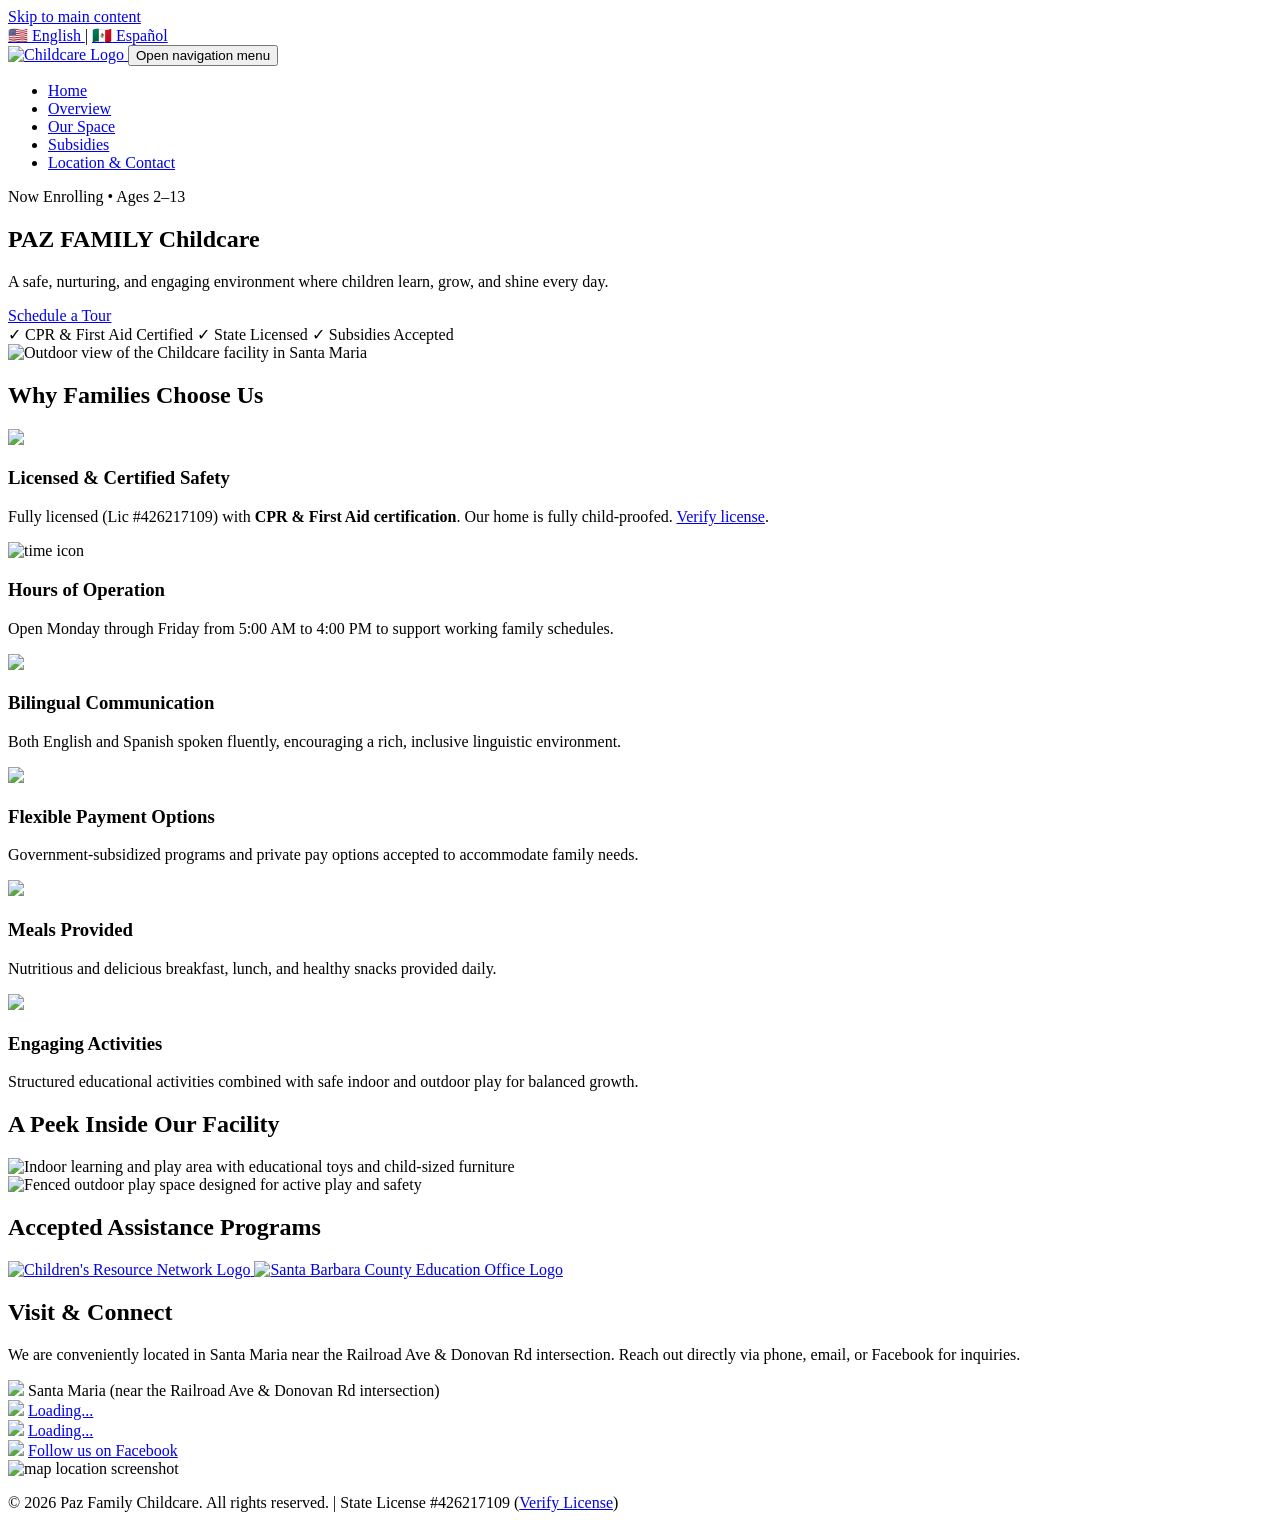
==== index.html @ 93f6423c "Add files via upload" ====
<!DOCTYPE html>
<html lang="en">

<head>
    <meta charset="UTF-8">
    <meta name="viewport" content="width=device-width, initial-scale=1.0">
    <title>Paz Family Chilcare Family | Licensed Childcare in Santa Maria, CA (Ages 2–13)</title>
    <link rel="icon" type="image/svg+xml" href="assets/images/childcare-logo.svg">
    <meta name="description"
        content="Licensed bilingual childcare in Santa Maria, CA near Railroad Ave & Donovan Rd. Ages 2–13. Meals included. Subsidies & private pay accepted. Enrolling now!">
    <meta name="keywords"
        content="Santa Maria CA childcare, daycare near Railroad Ave & Donovan Rd, bilingual childcare, subsidized daycare Santa Maria CA, ages 2 to 13 childcare, private pay childcare">
    <meta property="og:title" content="Paz Family Chilcare Family | Licensed Childcare in Santa Maria, CA">
    <meta property="og:description"
        content="Now enrolling ages 2–13 in Santa Maria, CA. Licensed bilingual care (English/Spanish), meals included, and private pay or government subsidies accepted.">
    <meta property="og:description"
        content="Now enrolling ages 2-13. Licensed provider, bilingual (English/Spanish), meals included, and private and government programs accepted.">
    <link rel="canonical" href="https://pazfamilychildcare.com.com/index.html" />
    <link rel="alternate" hreflang="en" href="https://pazfamilychildcare.com.com/index.html" />
    <link rel="alternate" hreflang="es" href="https://pazfamilychildcare.com.com/index-es.html" />
    <link rel="alternate" hreflang="x-default" href="https://pazfamilychildcare.com.com/index.html" />
    <link rel="preconnect" href="https://fonts.googleapis.com">
    <link rel="preconnect" href="https://fonts.gstatic.com" crossorigin>
    <link
        href="https://fonts.googleapis.com/css2?family=Nunito+Sans:wght@600;700;800&family=Quicksand:wght@700&display=swap"
        rel="stylesheet">
    <link rel="stylesheet" href="assets/css/style.css">
    <script>
        (function () {
            const userChoice = sessionStorage.getItem('preferredLang');
            if (!userChoice) {
                const userLang = navigator.language || navigator.userLanguage || '';
                if (userLang.toLowerCase().startsWith('es')) {
                    window.location.replace('index-es.html');
                }
            }
        })();
    </script>
</head>

<body>
    <a href="#main-content" class="skip-link">Skip to main content</a>
    <header>
        <nav class="header-lang-switcher" aria-label="Language options">
            <div class="container">
                <a href="index.html" id="lang-en" class="lang-btn active" lang="en"
                    aria-label="English language version">
                    <span class="flag" aria-hidden="true">🇺🇸</span> English
                </a>
                <span class="lang-divider" aria-hidden="true">|</span>
                <a href="index-es.html" id="lang-es" class="lang-btn" lang="es" aria-label="Cambiar a Español">
                    <span class="flag" aria-hidden="true">🇲🇽</span> Español
                </a>
            </div>
        </nav>
        <div class="nav-container">
            <div class="container">
                <a href="#hero" class="logo" aria-label="Paz Family Childcare Home">
                    <img src="assets/images/childcare-logo.svg" alt="Childcare Logo">
                </a>

                <button class="mobile-menu-btn" aria-label="Open navigation menu" aria-expanded="false"
                    aria-controls="primary-navigation">
                    <span aria-hidden="true"></span>
                    <span aria-hidden="true"></span>
                    <span aria-hidden="true"></span>
                    <span class="sr-only">Open navigation menu</span>
                </button>

                <nav id="primary-navigation" aria-label="Main Navigation">
                    <ul class="nav-links">
                        <li><a href="#hero" class="nav-link active">Home</a></li>
                        <li><a href="#features" class="nav-link">Overview</a></li>
                        <li><a href="#facility" class="nav-link">Our Space</a></li>
                        <li><a href="#programs" class="nav-link">Subsidies</a></li>
                        <li><a href="#location" class="nav-link">Location &amp; Contact</a></li>
                    </ul>
                </nav>
            </div>
        </div>
    </header>
    <main id="main-content">
        <section id="hero" class="hero">
            <div class="container">
                <span class="blob-bottom-left" aria-hidden="true"></span>
                <span class="blob-bottom-right" aria-hidden="true"></span>
                <div class="hero-container">
                    <div class="hero-content">
                        <span class="badge">Now Enrolling • Ages 2–13</span>
                        <h1>PAZ FAMILY <span>Childcare</span></h1>
                        <p>A safe, nurturing, and engaging environment where children learn, grow, and shine every day.
                        </p>
                        <a href="#location" class="btn-primary">Schedule a Tour</a>
                        <div class="hero-trust-bullets">
                            <span>✓ CPR & First Aid Certified</span>
                            <span>✓ State Licensed</span>
                            <span>✓ Subsidies Accepted</span>
                        </div>
                    </div>
                    <div class="hero-image-wrapper">
                        <img src="assets/images/house-outside.jpg"
                            alt="Outdoor view of the Childcare facility in Santa Maria">
                    </div>
                </div>
            </div>
        </section>
        <section id="features" class="features">
            <div class="container">
                <h2 class="section-title">Why Families Choose Us</h2>
                <div class="features-grid">
                    <div class="feature-card">
                        <div class="icon-wrapper" aria-hidden="true"><img src="assets/icons/checkmark-icon.svg"
                                loading="lazy"></div>
                        <h3>Licensed & Certified Safety</h3>
                        <p>Fully licensed (Lic #426217109) with <strong>CPR & First Aid certification</strong>. Our home
                            is
                            fully child-proofed. <a href="https://www.ccld.dss.ca.gov/carefacilitysearch/FacDetail/426217109" target="_blank"
                                rel="noopener noreferrer"
                                aria-label="Verify our California license on the CCLD website (opens in new tab)">Verify
                                license</a>.</p>
                    </div>
                    <div class="feature-card">
                        <div class="icon-wrapper" aria-hidden="true"><img src="assets/icons/time-icon.svg"
                                alt="time icon" loading="lazy"></div>
                        <h3>Hours of Operation</h3>
                        <p>Open Monday through Friday from 5:00 AM to 4:00 PM to support working family schedules.</p>
                    </div>
                    <div class="feature-card">
                        <div class="icon-wrapper" aria-hidden="true"><img src="assets/icons/languages-icon.svg"
                                loading="lazy"></div>
                        <h3>Bilingual Communication</h3>
                        <p>Both English and Spanish spoken fluently, encouraging a rich, inclusive linguistic
                            environment.
                        </p>
                    </div>
                    <div class="feature-card">
                        <div class="icon-wrapper" aria-hidden="true"><img src="assets/icons/money-icon.svg"
                                loading="lazy"></div>
                        <h3>Flexible Payment Options</h3>
                        <p>Government-subsidized programs and private pay options accepted to accommodate family needs.
                        </p>
                    </div>
                    <div class="feature-card">
                        <div class="icon-wrapper" aria-hidden="true"><img src="assets/icons/meal-icon.svg"
                                loading="lazy"></div>
                        <h3>Meals Provided</h3>
                        <p>Nutritious and delicious breakfast, lunch, and healthy snacks provided daily.</p>
                    </div>
                    <div class="feature-card">
                        <div class="icon-wrapper" aria-hidden="true"><img src="assets/icons/basketball-icon.svg"
                                loading="lazy"></div>
                        <h3>Engaging Activities</h3>
                        <p>Structured educational activities combined with safe indoor and outdoor play for balanced
                            growth.
                        </p>
                    </div>
                </div>
            </div>
        </section>
        <section id="facility" class="facility">
            <div class="container">
                <h2 class="section-title">A Peek Inside Our Facility</h2>
                <div class="facility-grid">
                    <div class="facility-card kitchen">
                        <img src="assets/images/house-indoors.jpg"
                            alt="Indoor learning and play area with educational toys and child-sized furniture"
                            loading="lazy">
                    </div>
                    <div class="facility-card books">
                        <img src="assets/images/house-indoors-v2.jpg"
                            alt="Fenced outdoor play space designed for active play and safety" loading="lazy">
                    </div>
                </div>
            </div>
        </section>
        <section id="programs" class="programs">
            <div class="container">
                <h2 class="section-title">Accepted Assistance Programs</h2>
                <div class="logo-group">
                    <a href="https://www.example-program1.gov" target="_blank" rel="noopener noreferrer"
                        class="program-logo"
                        aria-label="Visit Children's Resource Network website (opens in a new tab)">
                        <img src="assets/images/childrens-resournce-santa-barbara-county-logo.jpg"
                            alt="Children's Resource Network Logo" loading="lazy">
                    </a>
                    <a href="https://www.example-program2.gov" target="_blank" rel="noopener noreferrer"
                        class="program-logo" aria-label="Visit SBCEO website (opens in a new tab)">
                        <img src="assets/images/sbceo-logo.png" alt="Santa Barbara County Education Office Logo"
                            loading="lazy">
                    </a>
                </div>
            </div>
        </section>
        <section id="location" class="location">
            <div class="contact-section">
                <div class="contact-grid">
                    <div class="contact-info">
                        <h2 class="section-title">Visit & Connect</h2>
                        <p>We are conveniently located in Santa Maria near the Railroad Ave & Donovan Rd intersection.
                            Reach out
                            directly via phone, email, or Facebook for inquiries.</p>
                        <div class="contact-details">
                            <div class="contact-item">
                                <span aria-hidden="true"><img src="assets/icons/map-icon.svg" loading="lazy"></span>
                                <span>Santa Maria (near the Railroad Ave & Donovan Rd intersection)</span>
                            </div>
                            <div class="contact-item">
                                <span aria-hidden="true"><img src="assets/icons/phone-icon.svg" loading="lazy"></span>
                                <a href="#" id="protected-phone" class="contact-link"
                                    aria-label="Call Paz Family Childcare">Loading...</a>
                            </div>
                            <div class="contact-item">
                                <span aria-hidden="true"><img src="assets/icons/email-icon.svg" loading="lazy"></span>
                                <a href="#" id="protected-email" class="contact-link"
                                    aria-label="Email Paz Family Childcare">Loading...</a> </div>
                            <div class="contact-item">
                                <span aria-hidden="true"><img src="assets/icons/facebook-icon.svg"
                                        loading="lazy"></span>
                                <a href="https://www.facebook.com/pazfamilychildcare1" target="_blank" rel="noopener noreferrer"
                                    class="contact-link" aria-label="Visit our Facebook page (opens in new tab)">Follow
                                    us on Facebook</a>
                            </div>
                        </div>
                    </div>
                    <div class="map">
                        <img src="/assets/images/childare-location.png" alt="map location screenshot">
                    </div>
                </div>
            </div>
        </section>
    </main>
    <footer>
        <div class="container">
            <p>&copy; <span id="current-year">2026</span> Paz Family Childcare. All rights reserved. | State License
                #426217109 (<a href="https://www.ccld.dss.ca.gov/carefacilitysearch/FacDetail/426217109" target="_blank" rel="noopener noreferrer"
                    aria-label="Verify License on California DSS website (opens in new tab)">Verify License</a>)</p>
        </div>
    </footer>

    <script src="assets/js/main.js" defer></script>
</body>

</html>
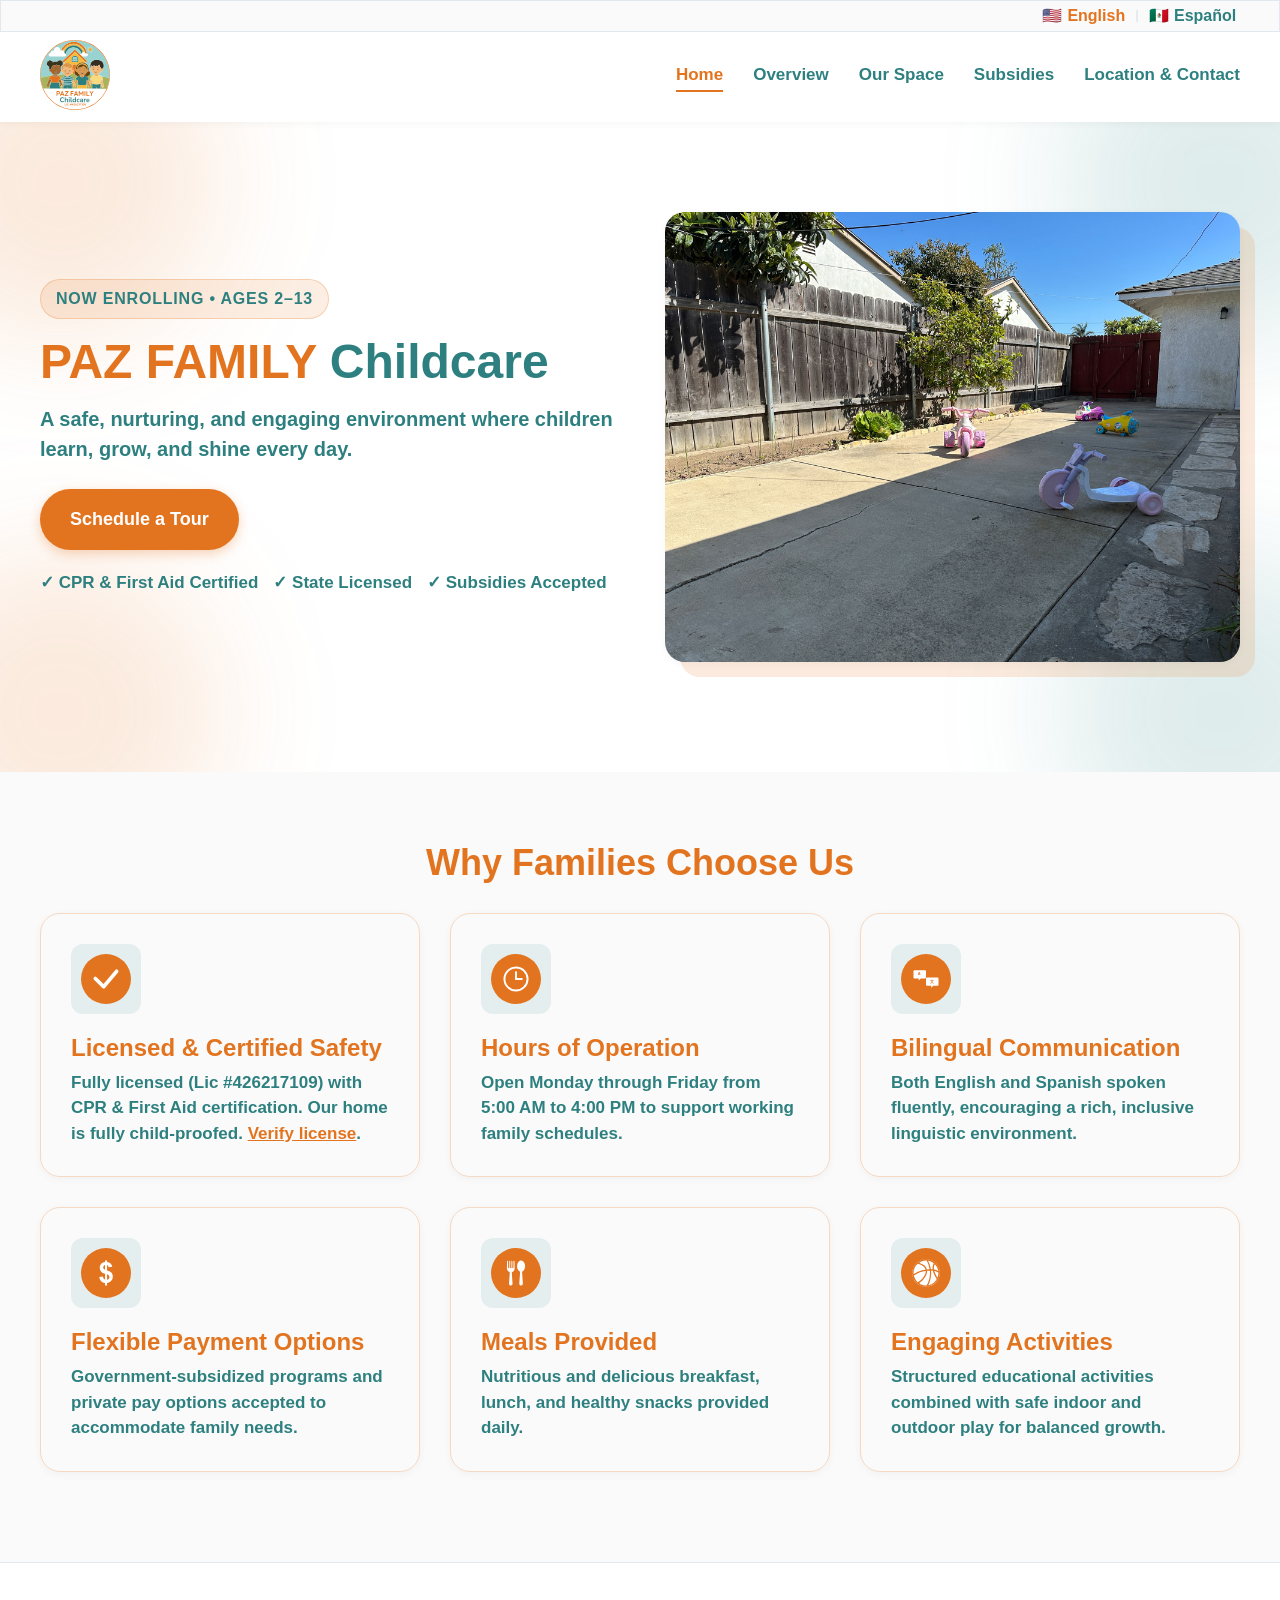
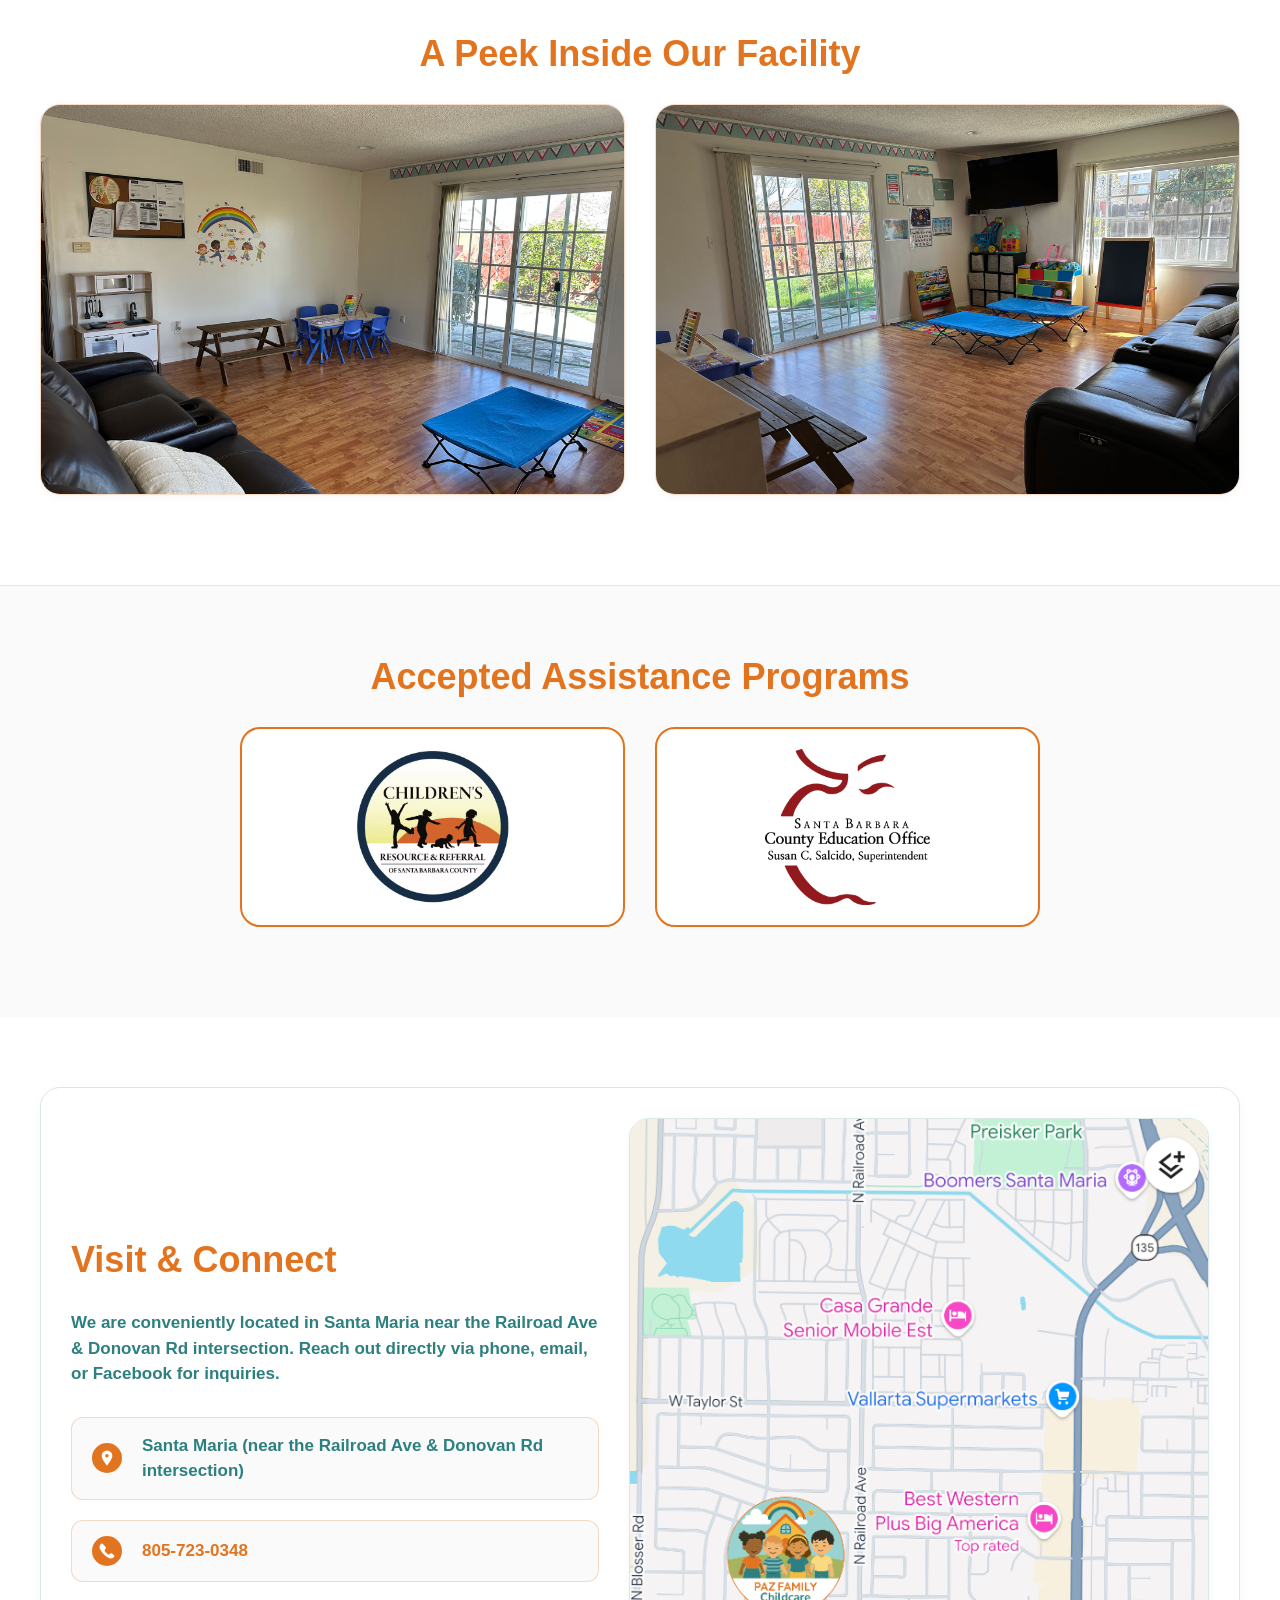
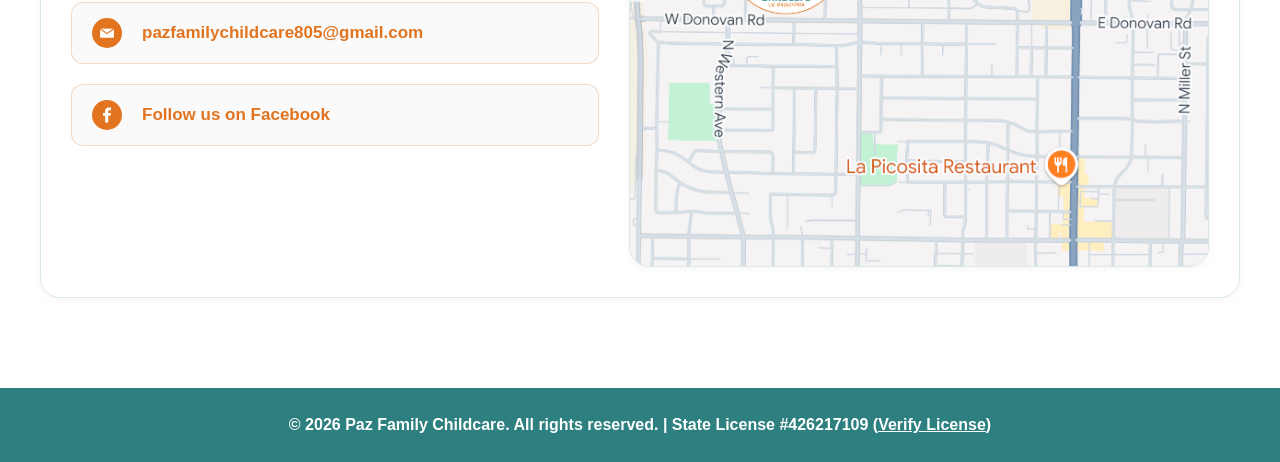
==== commit ab2e8d3c: "Fix map screenshot path" ====
--- a/index.html
+++ b/index.html
@@ -223,7 +223,7 @@
                         </div>
                     </div>
                     <div class="map">
-                        <img src="/assets/images/childare-location.png" alt="map location screenshot">
+                        <img src="assets/images/childare-location.png" alt="map location screenshot">
                     </div>
                 </div>
             </div>
@@ -240,4 +240,4 @@
     <script src="assets/js/main.js" defer></script>
 </body>
 
-</html>+</html>
--- a/assets/css/style.css
+++ b/assets/css/style.css
@@ -0,0 +1,1057 @@
+:root {
+    /* Brand colors */
+    --color-orange: #E3741F;
+    --color-aqua: #2D807F;
+
+    /* Font families */
+    --font-primary: 'Nunito Sans', sans-serif;
+    --font-secondary: 'Quicksand', sans-serif;
+
+    /* Layout */
+    --container-max-width: 1260px;
+    --padding-large: 90px;
+    --padding-medium: 70px;
+    --padding-small: 30px;
+
+    /* Border colors */
+    --border-aqua: 1.5px solid rgba(45, 128, 127, 0.18);
+    --border-orange: 1.5px solid rgba(227, 116, 31, 0.25);
+    --border-color: #E2E8F0;
+
+    /* Neutrals */
+    --color-white: #FFFFFF;
+    --bg-light: #FAFAFA;
+    --bg-dark: #0F172A;
+
+    /* Typography */
+    --font-h1: 3rem;
+    --font-h2: 2.25rem;
+    --font-h3: 1.5rem;
+    --font-body: 1.125rem;
+    --font-small: 1rem;
+    --font-nav: 1.0625rem;
+    --font-hero-p: 1.25rem;
+
+    /* Shadows */
+    --shadow-sm: 0 2px 8px rgba(0, 0, 0, 0.04);
+    --shadow-md: 0 10px 25px rgba(0, 0, 0, 0.08);
+    --shadow-orange: 0 10px 25px rgba(227, 116, 31, 0.15);
+    --shadow-aqua: 0 10px 25px rgba(45, 128, 127, 0.15);
+
+    /* Border Radius */
+    --radius-lg: 20px;
+    --radius-md: 12px;
+    --radius-full: 50px;
+
+    /* Transitions */
+    --transition: all 0.3s cubic-bezier(0.16, 1, 0.3, 1);
+}
+
+/* Reset & base styles */
+*,
+*::before,
+*::after {
+    box-sizing: border-box;
+    margin: 0;
+    padding: 0;
+}
+
+html {
+    -webkit-font-smoothing: antialiased;
+    -moz-osx-font-smoothing: grayscale;
+    text-rendering: optimizeLegibility;
+    scroll-behavior: smooth;
+    scroll-padding-top: 80px;
+}
+
+body {
+    font-family: var(--font-primary);
+    color: var(--color-aqua);
+    font-size: var(--font-body);
+    line-height: 1.5;
+    font-weight: 600;
+}
+
+h1,
+h2,
+h3,
+.section-title,
+.badge {
+    font-weight: 700;
+    font-family: var(--font-secondary);
+    line-height: 1.15;
+}
+
+h1 {
+    font-size: var(--font-h1);
+}
+
+h1 span{
+     font-family: var(--font-primary);
+}
+
+h2 {
+    font-size: var(--font-h2);
+}
+
+h3 {
+    font-size: var(--font-h3);
+}
+
+.sr-only {
+    position: absolute;
+    width: 1px;
+    height: 1px;
+    padding: 0;
+    margin: -1px;
+    overflow: hidden;
+    clip: rect(0, 0, 0, 0);
+    white-space: nowrap;
+    border: 0;
+}
+
+ul {
+    list-style: none;
+}
+
+img {
+    max-width: 100%;
+    height: auto;
+    display: block;
+}
+
+a {
+    text-decoration: none;
+    color: inherit;
+    font-weight: 800;
+}
+
+p a {
+    color: var(--color-orange);
+    text-decoration: underline;
+}
+
+p a:hover,
+p a:focus-visible {
+    color: var(--color-aqua);
+}
+
+.container {
+    max-width: var(--container-max-width);
+    margin-left: auto;
+    margin-right: auto;
+    padding-left: var(--padding-small);
+    padding-right: var(--padding-small);
+    width: 100%;
+}
+
+:focus-visible {
+    outline: 3px solid var(--color-orange);
+    outline-offset: 2px;
+}
+
+:focus:not(:focus-visible) {
+    outline: none;
+}
+
+.skip-link {
+    position: absolute;
+    top: -9999px;
+    left: -9999px;
+    background: var(--color-white);
+    color: #1a1a1a;
+    padding: 12px 18px;
+    font-weight: 700;
+    z-index: 99999;
+    text-decoration: underline;
+    border: 2px solid var(--color-orange);
+    border-radius: 0 0 6px 6px;
+    box-shadow: 0 4px 10px rgba(0, 0, 0, 0.15);
+    line-height: 1.15;
+}
+
+.skip-link:focus {
+    top: 0;
+    left: 50%;
+    -webkit-transform: translateX(-50%);
+    transform: translateX(-50%);
+}
+
+@media (forced-colors: active) {
+
+    :focus-visible,
+    .skip-link:focus {
+        outline: 3px solid CanvasText;
+    }
+}
+
+/* Header & navigation */
+header {
+    position: fixed;
+    top: 0;
+    left: 0;
+    width: 100%;
+    height: 122px;
+    background: var(--color-white);
+    box-shadow: var(--shadow-sm);
+    z-index: 1000;
+}
+
+.nav-container .container {
+    display: -webkit-box;
+    display: flex;
+    -webkit-box-pack: justify;
+    justify-content: space-between;
+    -webkit-box-align: center;
+    align-items: center;
+    padding-top: 8px;
+    padding-bottom: 8px;
+    -webkit-transition: padding 0.3s ease;
+    transition: padding 0.3s ease;
+    position: relative;
+}
+
+.logo img {
+    width: 70px;
+    height: 70px;
+    -o-object-fit: contain;
+    object-fit: contain;
+    -webkit-transition: width 0.3s ease, height 0.3s ease;
+    transition: width 0.3s ease, height 0.3s ease;
+}
+
+header.header-scrolled .logo img {
+    width: 50px;
+    height: 50px;
+}
+
+header.header-scrolled {
+    height: 100px;
+}
+
+.nav-links {
+    display: -webkit-box;
+    display: flex;
+    -webkit-box-align: center;
+    align-items: center;
+    gap: var(--padding-small);
+}
+
+.nav-links a {
+    font-family: var(--font-primary);
+    font-weight: 700;
+    font-size: var(--font-nav);
+    line-height: 1.15;
+    color: var(--color-aqua);
+    -webkit-transition: var(--transition);
+    transition: var(--transition);
+    position: relative;
+    padding: 8px 0;
+}
+
+.nav-links a:hover,
+.nav-links a.active {
+    color: var(--color-orange);
+}
+
+.nav-links a.active::after {
+    content: '';
+    position: absolute;
+    bottom: 0;
+    left: 0;
+    width: 100%;
+    height: 2px;
+    background-color: var(--color-orange);
+}
+
+/* Mobile menu toggle button */
+.mobile-menu-btn {
+    display: none;
+    background: none;
+    border: none;
+    cursor: pointer;
+    width: 44px;
+    height: 44px;
+    padding: 8px;
+    z-index: 1001;
+    position: relative;
+    -webkit-box-orient: vertical;
+    -webkit-box-direction: normal;
+    flex-direction: column;
+    -webkit-box-pack: center;
+    justify-content: center;
+    -webkit-box-align: center;
+    align-items: center;
+    gap: 5px;
+}
+
+.mobile-menu-btn span {
+    display: block;
+    width: 25px;
+    height: 3px;
+    background: var(--color-aqua);
+    border-radius: 2px;
+    -webkit-transition: opacity 0.3s ease, -webkit-transform 0.3s ease;
+    transition: opacity 0.3s ease, -webkit-transform 0.3s ease;
+    transition: transform 0.3s ease, opacity 0.3s ease;
+    transition: transform 0.3s ease, opacity 0.3s ease, -webkit-transform 0.3s ease;
+}
+
+.mobile-menu-btn.open span:nth-child(1) {
+    -webkit-transform: translateY(8px) rotate(45deg);
+    transform: translateY(8px) rotate(45deg);
+}
+
+.mobile-menu-btn.open span:nth-child(2) {
+    opacity: 0;
+}
+
+.mobile-menu-btn.open span:nth-child(3) {
+    -webkit-transform: translateY(-8px) rotate(-45deg);
+    transform: translateY(-8px) rotate(-45deg);
+}
+
+main {
+    margin-top: 122px;
+}
+
+/* Hero section */
+.hero {
+    padding-top: 50px;
+    padding-bottom: 50px;
+    position: relative;
+    overflow: hidden;
+}
+
+@media (min-height: 716px) {
+    .hero {
+        padding-top: var(--padding-large);
+        padding-bottom: 110px;
+    }
+}
+
+.hero-container {
+    display: grid;
+    grid-template-columns: 1fr 1fr;
+    gap: 50px;
+    -webkit-box-align: center;
+    align-items: center;
+    position: relative;
+    z-index: 2;
+}
+
+.badge {
+    display: inline-block;
+    background-color: rgba(227, 116, 31, 0.12);
+    color: var(--color-aqua);
+    border: var(--border-orange);
+    font-size: var(--font-small);
+    line-height: 1.15;
+    letter-spacing: 0.05em;
+    padding: 10px 15px;
+    border-radius: var(--radius-full);
+    text-transform: uppercase;
+}
+
+.hero-trust-bullets {
+    display: -webkit-box;
+    display: flex;
+    gap: 15px;
+    margin-top: 20px;
+    font-size: var(--font-nav);
+    line-height: 1.5;
+    font-weight: 700;
+    color: var(--color-aqua);
+    flex-wrap: wrap;
+}
+
+.btn-primary {
+    display: -webkit-inline-box;
+    display: inline-flex;
+    -webkit-box-align: center;
+    align-items: center;
+    -webkit-box-pack: center;
+    justify-content: center;
+    background-color: var(--color-orange);
+    color: var(--color-white);
+    font-family: var(--font-secondary);
+    font-size: var(--font-body);
+    line-height: 1.15;
+    font-weight: 700;
+    padding: 20px 30px;
+    min-height: 50px;
+    border-radius: var(--radius-full);
+    border: none;
+    box-shadow: 0 4px 12px rgba(227, 116, 31, 0.3);
+    cursor: pointer;
+    -webkit-transition: var(--transition);
+    transition: var(--transition);
+    text-decoration: none;
+    position: relative;
+    overflow: hidden;
+    isolation: isolate;
+}
+
+.btn-primary:hover,
+.btn-primary:focus {
+    background-color: var(--color-aqua);
+    color: var(--color-white);
+    -webkit-transform: translateY(-2px);
+    transform: translateY(-2px);
+    box-shadow: 0 6px 16px rgba(45, 128, 127, 0.3);
+}
+
+.btn-primary:focus-visible {
+    outline: none;
+    box-shadow: 0 0 0 3px var(--color-white), 0 0 0 6px var(--color-orange);
+}
+
+/* Corner blobs */
+.hero::before,
+.hero::after,
+.blob-bottom-left,
+.blob-bottom-right {
+    position: absolute;
+    width: 320px;
+    height: 320px;
+    border-radius: 50%;
+    -webkit-filter: blur(60px);
+    filter: blur(60px);
+    pointer-events: none;
+    z-index: 1;
+}
+
+.hero::before {
+    content: '';
+    top: -100px;
+    left: -100px;
+    background: rgba(227, 116, 31, 0.15);
+}
+
+.hero::after {
+    content: '';
+    top: -100px;
+    right: -100px;
+    background: rgba(45, 128, 127, 0.15);
+}
+
+.blob-bottom-left {
+    bottom: -100px;
+    left: -100px;
+    background: rgba(227, 116, 31, 0.15);
+}
+
+.blob-bottom-right {
+    bottom: -100px;
+    right: -100px;
+    background: rgba(45, 128, 127, 0.15);
+}
+
+.hero h1 {
+    color: var(--color-orange);
+    margin: 15px 0;
+}
+
+.hero h1 span {
+    color: var(--color-aqua);
+}
+
+.hero p {
+    font-size: var(--font-hero-p);
+    line-height: 1.5;
+    color: var(--color-aqua);
+    margin-bottom: 25px;
+}
+
+.hero-image-wrapper {
+    position: relative;
+}
+
+.hero-image-wrapper::before {
+    content: '';
+    position: absolute;
+    top: 15px;
+    left: 15px;
+    width: 100%;
+    height: 100%;
+    background-color: rgba(227, 116, 31, 0.15);
+    border-radius: var(--radius-lg);
+    z-index: 0;
+}
+
+.hero-image-wrapper img {
+    position: relative;
+    z-index: 1;
+    width: 100%;
+    max-height: 300px;
+    aspect-ratio: 1 / 1;
+    -o-object-fit: cover;
+    object-fit: cover;
+    border-radius: var(--radius-lg);
+    box-shadow: var(--shadow-sm);
+}
+
+.section-title {
+    text-align: center;
+    margin-bottom: 30px;
+    color: var(--color-orange);
+}
+
+/* Features grid */
+.features {
+    padding-top: 30px;
+    padding-bottom: var(--padding-large);
+    background: var(--bg-light);
+}
+
+@media (min-height: 716px) {
+    .features {
+        padding-top: var(--padding-medium);
+        padding-bottom: var(--padding-large);
+    }
+
+    .hero-image-wrapper img {
+        max-height: 450px;
+    }
+}
+
+.features-grid {
+    display: grid;
+    grid-template-columns: repeat(3, 1fr);
+    gap: var(--padding-small);
+}
+
+@media (max-width: 992px) {
+    .features-grid {
+        grid-template-columns: repeat(2, 1fr);
+    }
+}
+
+@media (max-width: 600px) {
+    .features-grid {
+        grid-template-columns: 1fr;
+    }
+}
+
+.feature-card {
+    border: var(--border-orange);
+    border-radius: var(--radius-lg);
+    padding: var(--padding-small);
+    -webkit-transition: var(--transition);
+    transition: var(--transition);
+    box-shadow: var(--shadow-sm);
+    position: relative;
+    overflow: hidden;
+}
+
+.feature-card img {
+    width: 50px;
+}
+
+.feature-card:hover,
+.feature-card:focus {
+    -webkit-transform: translateY(-4px);
+    transform: translateY(-4px);
+    border-color: var(--color-orange);
+    box-shadow: var(--shadow-orange);
+}
+
+.feature-card .icon-wrapper {
+    width: 70px;
+    height: 70px;
+    background: rgba(45, 128, 127, 0.10);
+    border-radius: var(--radius-md);
+    display: -webkit-box;
+    display: flex;
+    -webkit-box-align: center;
+    align-items: center;
+    -webkit-box-pack: center;
+    justify-content: center;
+    margin-bottom: 20px;
+    -webkit-transition: var(--transition);
+    transition: var(--transition);
+}
+
+.feature-card:hover .icon-wrapper,
+.feature-card:focus .icon-wrapper {
+    background: rgba(227, 116, 31, 0.12);
+}
+
+.feature-card h3 {
+    color: var(--color-orange);
+    margin-bottom: 8px;
+}
+
+.feature-card p {
+    color: var(--color-aqua);
+    font-size: var(--font-nav);
+    line-height: 1.5;
+}
+
+/* Facility section */
+.facility {
+    padding-top: var(--padding-medium);
+    padding-bottom: var(--padding-large);
+    border-top: 1px solid var(--border-color);
+    border-bottom: 1px solid var(--border-color);
+}
+
+.facility-grid {
+    display: grid;
+    grid-template-columns: repeat(auto-fit, minmax(350px, 1fr));
+    gap: var(--padding-small);
+}
+
+.facility-card {
+    border-radius: var(--radius-lg);
+    overflow: hidden;
+    border: var(--border-orange);
+    box-shadow: var(--shadow-sm);
+    -webkit-transition: var(--transition);
+    transition: var(--transition);
+}
+
+.facility-card:hover,
+.facility-card:focus {
+    border-color: var(--color-aqua);
+    box-shadow: var(--shadow-aqua);
+}
+
+.facility-card img {
+    width: 100%;
+    height: auto;
+    aspect-ratio: 1.5 / 1;
+    -o-object-fit: cover;
+    object-fit: cover;
+    display: block;
+    -webkit-transition: -webkit-transform 0.5s cubic-bezier(0.16, 1, 0.3, 1);
+    transition: -webkit-transform 0.5s cubic-bezier(0.16, 1, 0.3, 1);
+    transition: transform 0.5s cubic-bezier(0.16, 1, 0.3, 1);
+    transition: transform 0.5s cubic-bezier(0.16, 1, 0.3, 1), -webkit-transform 0.5s cubic-bezier(0.16, 1, 0.3, 1);
+}
+
+.facility-card.kitchen img {
+    -webkit-transform-origin: 16% 45%;
+    transform-origin: 16% 45%;
+}
+
+.facility-card.books img {
+    -webkit-transform-origin: 73% 33%;
+    transform-origin: 73% 33%;
+}
+
+.facility-card:hover img,
+.facility-card:focus img {
+    -webkit-transform: scale(2.04);
+    transform: scale(2.04);
+}
+
+/* Programs */
+.programs {
+    padding-top: var(--padding-medium);
+    padding-bottom: var(--padding-large);
+    background-color: var(--bg-light);
+}
+
+.logo-group {
+    display: grid;
+    grid-template-columns: repeat(2, 1fr);
+    gap: var(--padding-small);
+    -webkit-box-align: center;
+    align-items: center;
+    max-width: 800px;
+    margin: 0 auto;
+}
+
+.program-logo {
+    display: -webkit-box;
+    display: flex;
+    -webkit-box-pack: center;
+    justify-content: center;
+    -webkit-box-align: center;
+    align-items: center;
+    height: 200px;
+    width: 100%;
+    padding: 20px;
+    background-color: var(--color-white);
+    border: 2px solid var(--color-orange);
+    border-radius: var(--radius-lg);
+    box-sizing: border-box;
+    -webkit-transition: all 0.3s cubic-bezier(0.16, 1, 0.3, 1);
+    transition: all 0.3s cubic-bezier(0.16, 1, 0.3, 1);
+}
+
+.program-logo:hover,
+.program-logo:focus {
+    border-color: var(--color-aqua);
+    -webkit-transform: translateY(-4px);
+    transform: translateY(-4px);
+    box-shadow: 0 8px 20px rgba(45, 128, 127, 0.15);
+}
+
+.program-logo img {
+    max-width: 100%;
+    max-height: 100%;
+    width: auto;
+    height: auto;
+    -o-object-fit: contain;
+    object-fit: contain;
+}
+
+@media (max-width: 600px) {
+    .logo-group {
+        grid-template-columns: 1fr;
+    }
+}
+
+/* Contact section */
+.location {
+    max-width: var(--container-max-width);
+    margin-left: auto;
+    margin-right: auto;
+    padding-top: var(--padding-medium);
+    padding-bottom: var(--padding-large);
+    padding-left: var(--padding-small);
+    padding-right: var(--padding-small);
+    width: 100%;
+}
+
+.contact-section {
+    border-radius: var(--radius-lg);
+    border: var(--border-aqua);
+    box-shadow: var(--shadow-sm);
+    padding: var(--padding-small);
+}
+
+.contact-grid {
+    display: grid;
+    grid-template-columns: 1fr 1.1fr;
+    gap: var(--padding-small);
+    -webkit-box-align: center;
+    align-items: center;
+}
+
+.contact-info h2.section-title {
+    text-align: left;
+}
+
+.contact-info p {
+    color: var(--color-aqua);
+    margin-bottom: 30px;
+    font-size: var(--font-nav);
+    line-height: 1.5;
+}
+
+.contact-details {
+    display: -webkit-box;
+    display: flex;
+    -webkit-box-orient: vertical;
+    -webkit-box-direction: normal;
+    flex-direction: column;
+    gap: 20px;
+}
+
+.contact-item {
+    display: -webkit-box;
+    display: flex;
+    -webkit-box-align: start;
+    align-items: flex-start;
+    -webkit-box-align: center;
+    align-items: center;
+    gap: 20px;
+    padding: 15px 20px;
+    background: var(--bg-light);
+    border: var(--border-orange);
+    border-radius: var(--radius-md);
+    font-size: var(--font-nav);
+    line-height: 1.5;
+    -webkit-transition: var(--transition);
+    transition: var(--transition);
+}
+
+.contact-item>span:last-child,
+.contact-item>a {
+    -webkit-box-flex: 1;
+    flex: 1;
+    min-width: 0;
+}
+
+.contact-item:hover,
+.contact-item:focus {
+    border-color: var(--color-orange);
+    -webkit-transform: translateX(4px);
+    transform: translateX(4px);
+    box-shadow: var(--shadow-sm);
+}
+
+.contact-item img {
+    width: 30px;
+    height: 30px;
+    -o-object-fit: contain;
+    object-fit: contain;
+    flex-shrink: 0;
+}
+
+.contact-item span {
+    flex-shrink: 0;
+    display: -webkit-box;
+    display: flex;
+    -webkit-box-align: center;
+    align-items: center;
+}
+
+.map {
+    width: 100%;
+    border-radius: var(--radius-lg);
+    border: var(--border-aqua);
+    overflow: hidden;
+    box-shadow: var(--shadow-sm);
+}
+
+/* Footer */
+footer {
+    background: var(--color-aqua);
+    color: var(--color-white);
+    text-align: center;
+    padding-top: 25px;
+    padding-bottom: 25px;
+}
+
+footer p {
+    font-size: var(--font-small);
+    line-height: 1.5;
+    font-weight: 700;
+}
+
+footer a {
+    color: var(--color-white);
+    text-decoration: underline;
+    font-weight: 800;
+}
+
+footer a:hover,
+footer a:focus {
+    color: var(--color-white);
+    text-decoration: none;
+}
+
+.contact-link {
+    color: var(--color-orange);
+    text-decoration: none;
+    font-weight: 700;
+}
+
+.contact-link:hover,
+.contact-link:focus {
+    text-decoration: underline;
+    color: var(--color-aqua);
+}
+
+/* Language switcher */
+.header-lang-switcher {
+    background: var(--bg-light);
+    border: 1px solid var(--border-color);
+    padding: 5.6px 12.8px;
+}
+
+.header-lang-switcher .container {
+    display: -webkit-box;
+    display: flex;
+    -webkit-box-pack: end;
+    justify-content: flex-end;
+    gap: 10px;
+}
+
+.lang-btn {
+    font-size: var(--font-small);
+    line-height: 1.15;
+    font-weight: 700;
+    color: var(--color-aqua);
+    text-decoration: none;
+    border-radius: var(--radius-md);
+    -webkit-transition: var(--transition);
+    transition: var(--transition);
+    display: -webkit-inline-box;
+    display: inline-flex;
+    -webkit-box-align: center;
+    align-items: center;
+    gap: 5px;
+}
+
+.lang-btn:hover,
+.lang-btn:focus {
+    color: var(--color-orange);
+}
+
+.lang-btn.active {
+    color: var(--color-orange);
+    font-weight: 700;
+}
+
+.lang-divider {
+    color: var(--border-color);
+    font-size: 0.85rem;
+    line-height: 1.15;
+}
+
+@media (max-width: 768px) {
+    :root {
+        --font-h1: 2.25rem;
+        --font-h2: 1.75rem;
+        --font-h3: 1.25rem;
+        --font-body: 1rem;
+        --font-small: 0.875rem;
+        --font-nav: 1rem;
+        --font-hero-p: 1.125rem;
+        --padding-large: 40px;
+        --padding-medium: 30px;
+        --padding-small: 15px;
+    }
+
+    .container {
+        padding-left: 16px;
+        padding-right: 16px;
+    }
+
+    .hero-container {
+        grid-template-columns: 1fr;
+        text-align: center;
+        gap: 30px;
+    }
+
+    .hero-content {
+        display: -webkit-box;
+        display: flex;
+        -webkit-box-orient: vertical;
+        -webkit-box-direction: normal;
+        flex-direction: column;
+        -webkit-box-align: center;
+        align-items: center;
+        text-align: center;
+    }
+
+    .hero {
+        padding-top: 40px;
+        padding-bottom: 40px;
+    }
+
+    .hero-image-wrapper::before {
+        right: 0;
+        top: -8px;
+    }
+
+    .nav-container {
+        position: relative;
+    }
+
+    #primary-navigation {
+        position: static;
+    }
+
+    .section-title {
+        margin-bottom: 20px;
+    }
+
+    .nav-links {
+        display: -webkit-box;
+        display: flex;
+        -webkit-box-orient: vertical;
+        -webkit-box-direction: normal;
+        flex-direction: column;
+        position: absolute;
+        top: 100%;
+        left: 0;
+        width: 100%;
+        background-color: var(--color-white);
+        padding: 24px;
+        box-shadow: var(--shadow-md);
+        border-top: 1px solid var(--border-color);
+        text-align: center;
+        gap: 15px;
+        margin: 0;
+        z-index: 999;
+        opacity: 0;
+        visibility: hidden;
+        pointer-events: none;
+        -webkit-transform: translateY(-15px);
+        transform: translateY(-15px);
+        -webkit-transition: opacity 0.3s cubic-bezier(0.16, 1, 0.3, 1), visibility 0.3s cubic-bezier(0.16, 1, 0.3, 1), -webkit-transform 0.3s cubic-bezier(0.16, 1, 0.3, 1);
+        transition: opacity 0.3s cubic-bezier(0.16, 1, 0.3, 1), visibility 0.3s cubic-bezier(0.16, 1, 0.3, 1), -webkit-transform 0.3s cubic-bezier(0.16, 1, 0.3, 1);
+        transition: opacity 0.3s cubic-bezier(0.16, 1, 0.3, 1), visibility 0.3s cubic-bezier(0.16, 1, 0.3, 1), transform 0.3s cubic-bezier(0.16, 1, 0.3, 1);
+        transition: opacity 0.3s cubic-bezier(0.16, 1, 0.3, 1), visibility 0.3s cubic-bezier(0.16, 1, 0.3, 1), transform 0.3s cubic-bezier(0.16, 1, 0.3, 1), -webkit-transform 0.3s cubic-bezier(0.16, 1, 0.3, 1);
+    }
+
+    .nav-links.open {
+        opacity: 1;
+        visibility: visible;
+        pointer-events: auto;
+        -webkit-transform: translateY(0);
+        transform: translateY(0);
+    }
+
+    .nav-links a {
+        display: block;
+        padding: 12px 0;
+    }
+
+    .feature-card .icon-wrapper {
+        width: 50px;
+        height: 50px;
+    }
+
+    .feature-card img {
+        width: 30px;
+    }
+
+    /* Toggle button and logo */
+    .mobile-menu-btn {
+        display: -webkit-box;
+        display: flex;
+        margin-left: auto;
+    }
+
+    .logo img {
+        width: 70px;
+        height: 70px;
+    }
+
+    header.header-scrolled .logo img {
+        width: 50px;
+        height: 50px;
+    }
+
+    /* Contact and map */
+    .contact-grid {
+        grid-template-columns: 1fr;
+        gap: 40px;
+    }
+
+    .contact-section {
+        padding-top: 30px;
+    }
+
+    .contact-info h2.section-title,
+    .contact-info p {
+        text-align: center;
+    }
+
+    .map {
+        min-height: 300px;
+    }
+}
+
+/* Reduced motion accessibility settings */
+@media (prefers-reduced-motion: reduce) {
+
+    *,
+    *::before,
+    *::after {
+        -webkit-animation-duration: 0.01ms !important;
+        animation-duration: 0.01ms !important;
+        -webkit-animation-iteration-count: 1 !important;
+        animation-iteration-count: 1 !important;
+        -webkit-transition-duration: 0.01ms !important;
+        transition-duration: 0.01ms !important;
+        scroll-behavior: auto !important;
+    }
+}
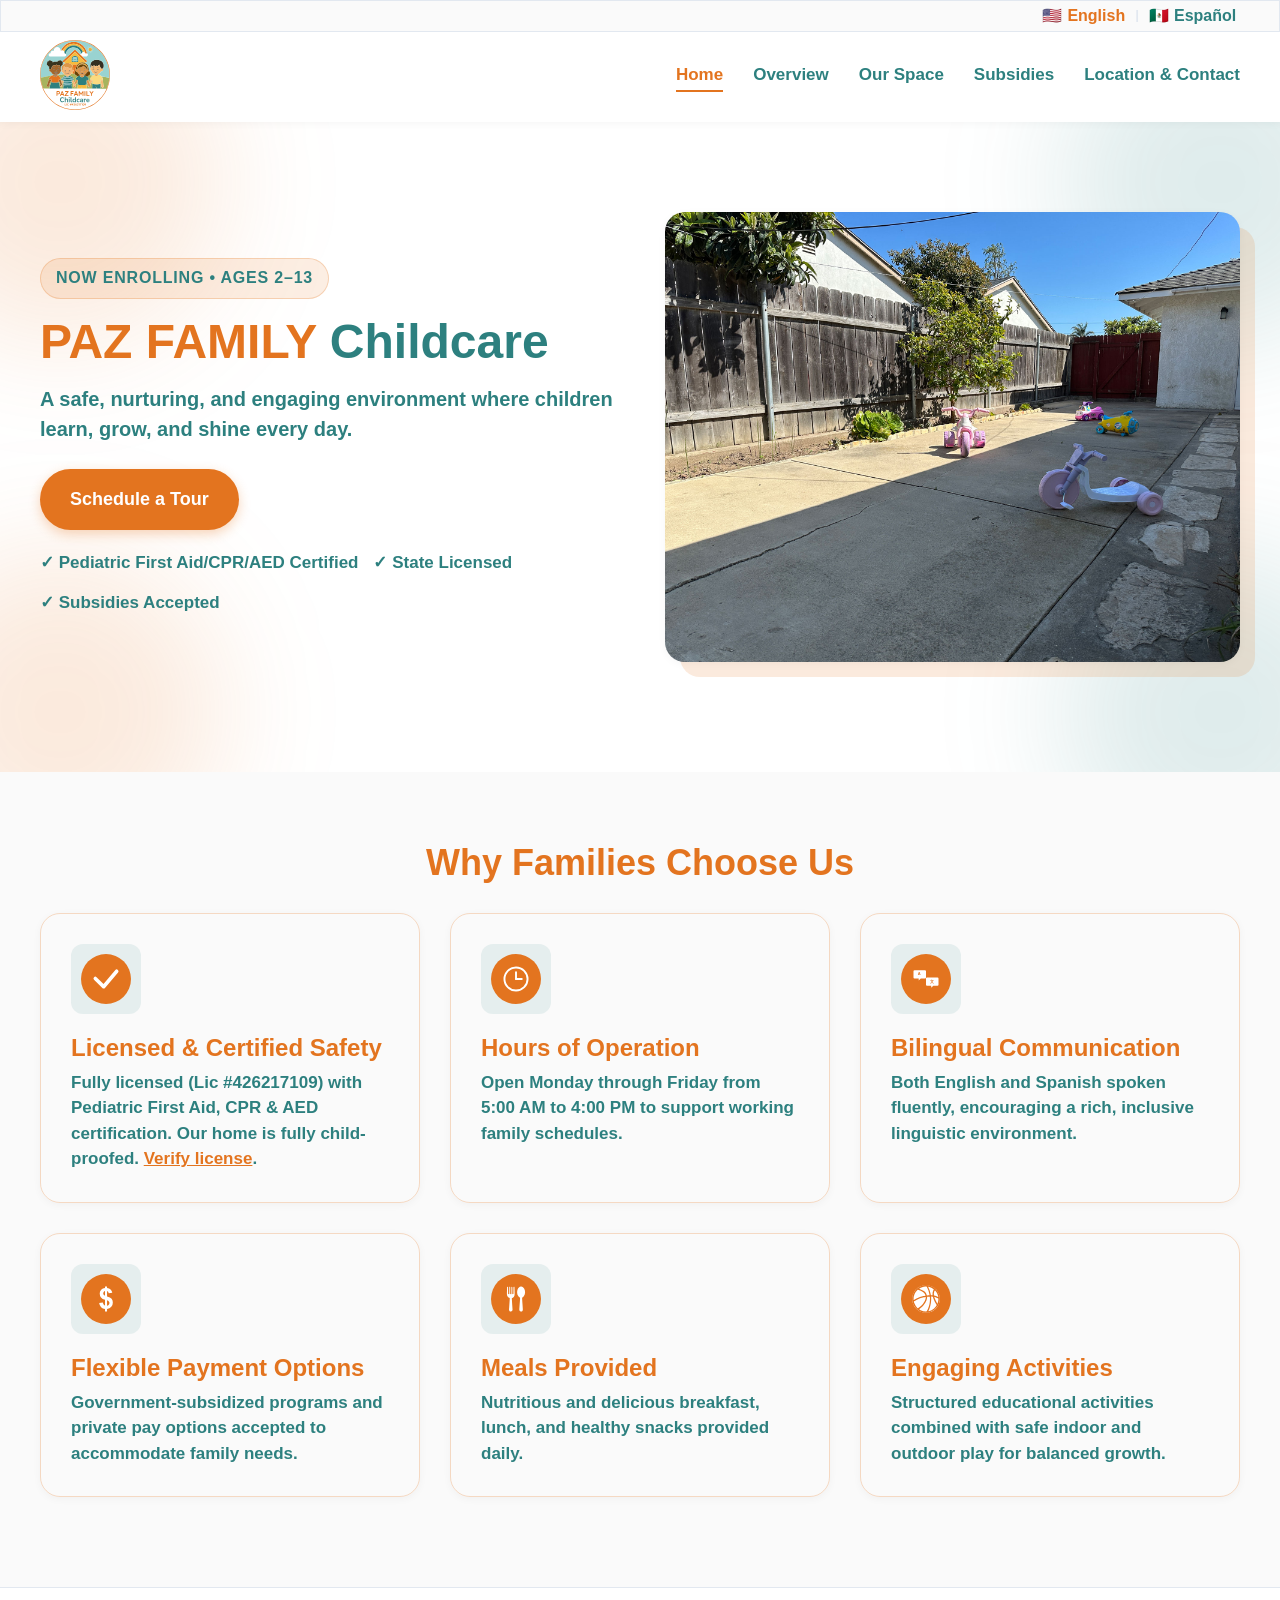
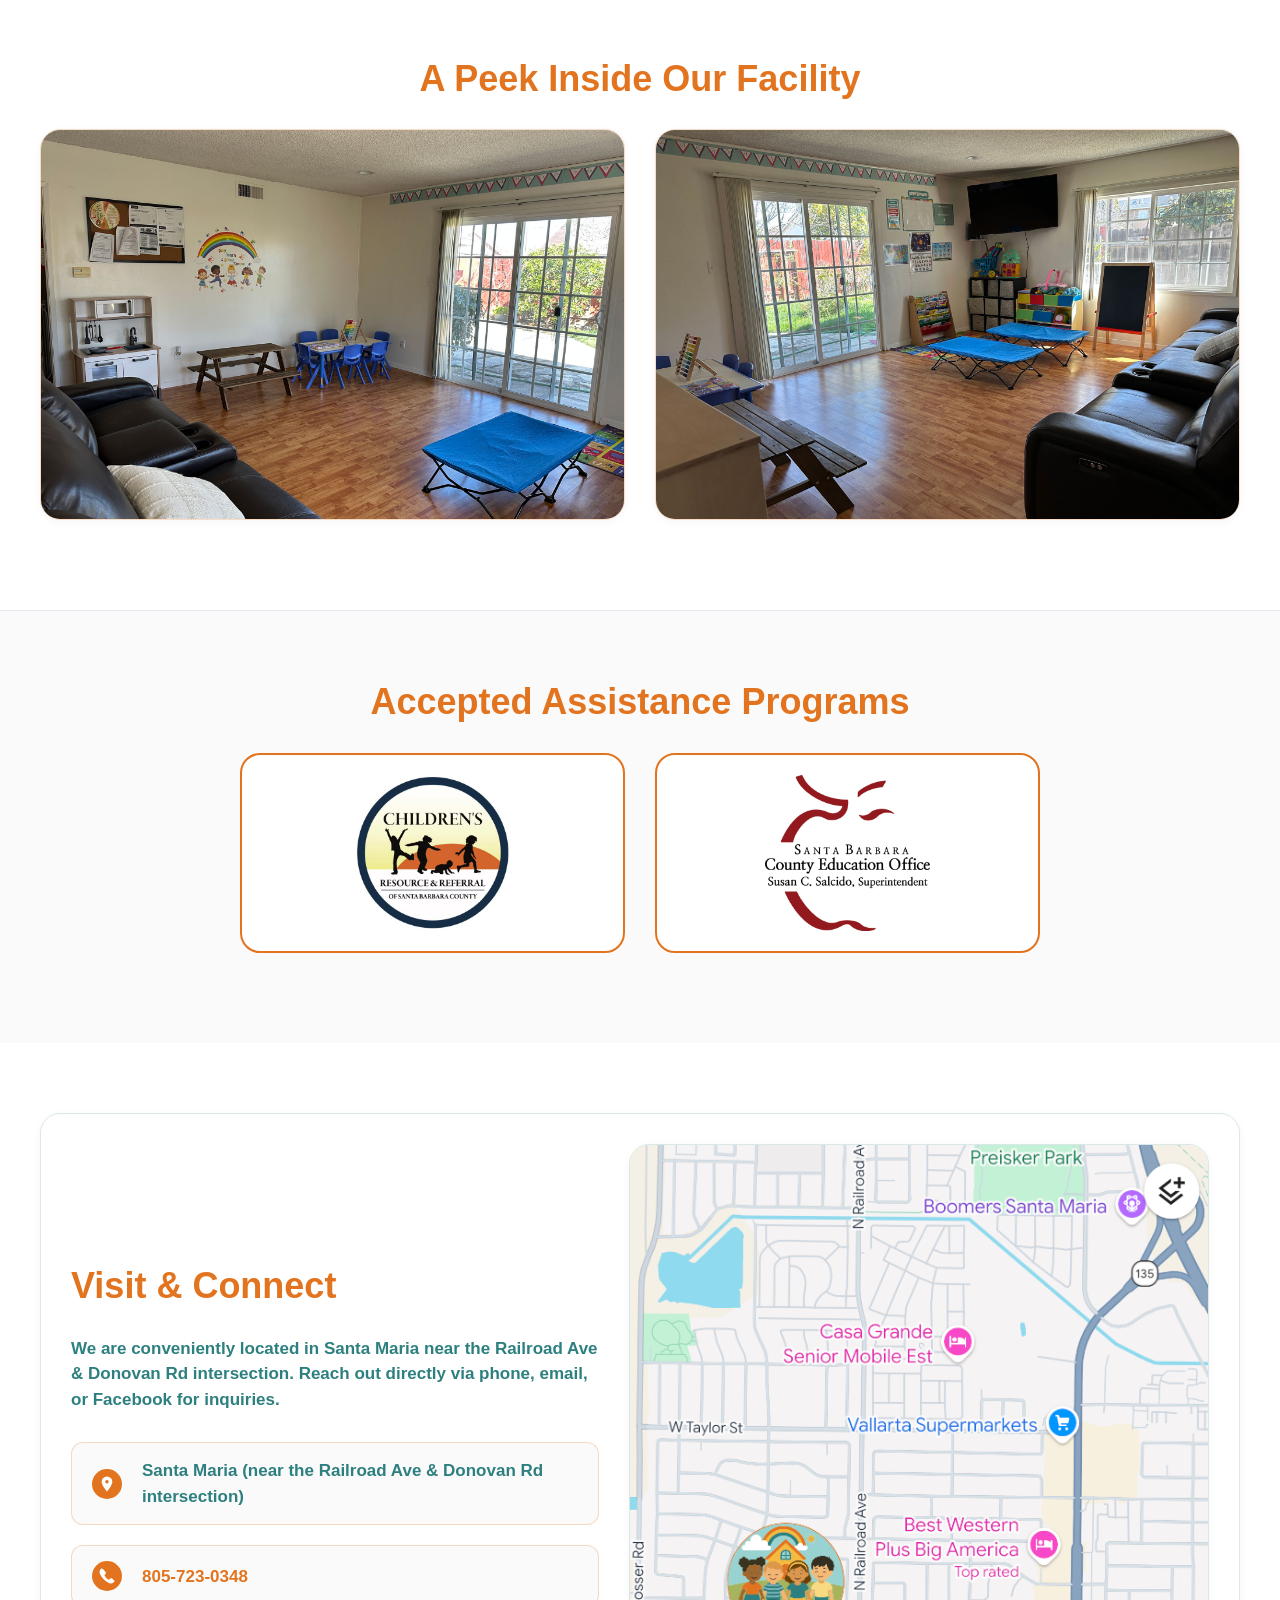
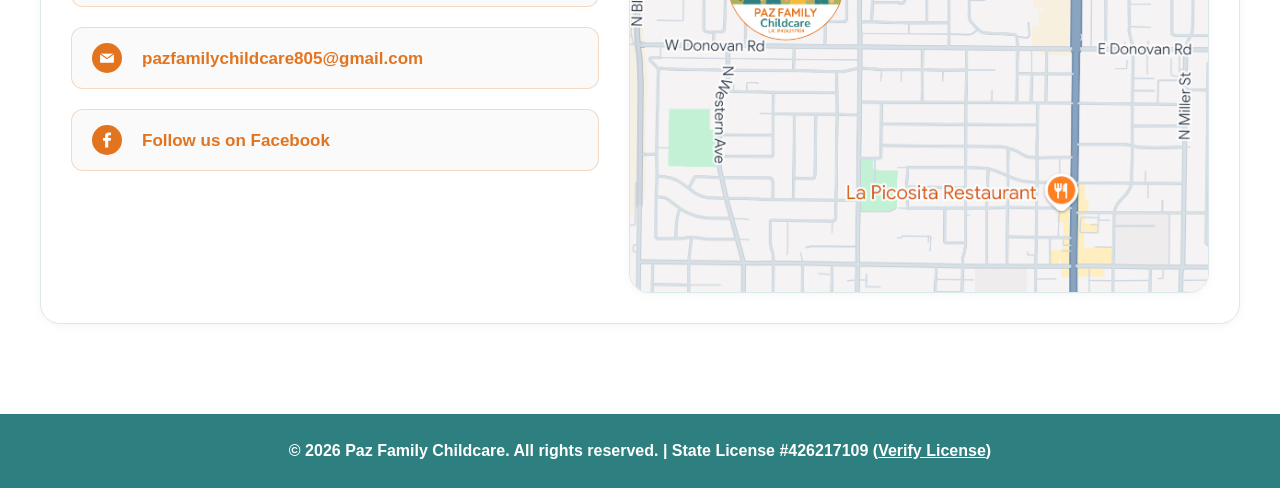
==== commit 0aefea99: "Update certifications text" ====
--- a/index.html
+++ b/index.html
@@ -92,7 +92,7 @@
                         </p>
                         <a href="#location" class="btn-primary">Schedule a Tour</a>
                         <div class="hero-trust-bullets">
-                            <span>✓ CPR & First Aid Certified</span>
+                            <span>✓ Pediatric First Aid/CPR/AED Certified</span>
                             <span>✓ State Licensed</span>
                             <span>✓ Subsidies Accepted</span>
                         </div>
@@ -112,7 +112,7 @@
                         <div class="icon-wrapper" aria-hidden="true"><img src="assets/icons/checkmark-icon.svg"
                                 loading="lazy"></div>
                         <h3>Licensed & Certified Safety</h3>
-                        <p>Fully licensed (Lic #426217109) with <strong>CPR & First Aid certification</strong>. Our home
+                        <p>Fully licensed (Lic #426217109) with <strong>Pediatric First Aid, CPR & AED certification</strong>. Our home
                             is
                             fully child-proofed. <a href="https://www.ccld.dss.ca.gov/carefacilitysearch/FacDetail/426217109" target="_blank"
                                 rel="noopener noreferrer"
@@ -177,13 +177,13 @@
             <div class="container">
                 <h2 class="section-title">Accepted Assistance Programs</h2>
                 <div class="logo-group">
-                    <a href="https://www.example-program1.gov" target="_blank" rel="noopener noreferrer"
+                    <a href="https://crrsbc.org/child-care-assistance/" target="_blank" rel="noopener noreferrer"
                         class="program-logo"
                         aria-label="Visit Children's Resource Network website (opens in a new tab)">
                         <img src="assets/images/childrens-resournce-santa-barbara-county-logo.jpg"
                             alt="Children's Resource Network Logo" loading="lazy">
                     </a>
-                    <a href="https://www.example-program2.gov" target="_blank" rel="noopener noreferrer"
+                    <a href="https://www.sbceo.org/programs/ece/alternative-payment-program" target="_blank" rel="noopener noreferrer"
                         class="program-logo" aria-label="Visit SBCEO website (opens in a new tab)">
                         <img src="assets/images/sbceo-logo.png" alt="Santa Barbara County Education Office Logo"
                             loading="lazy">
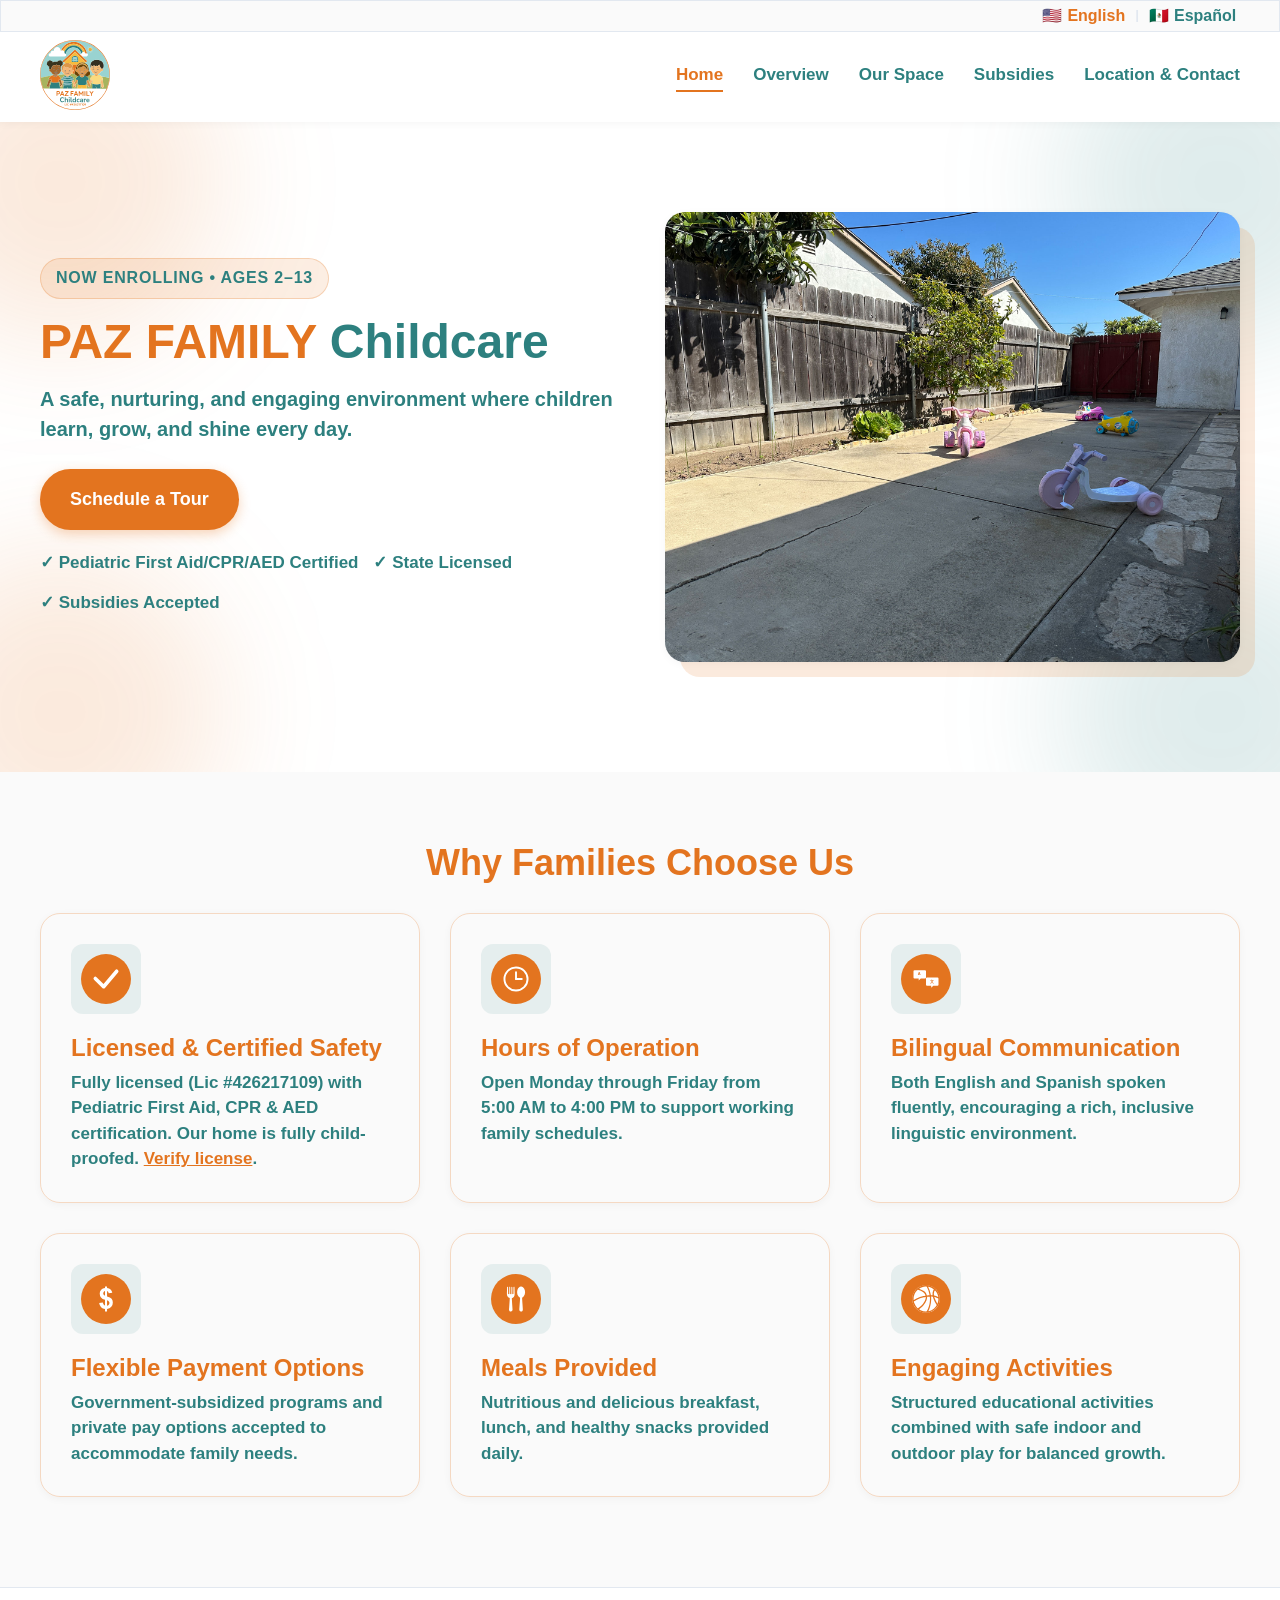
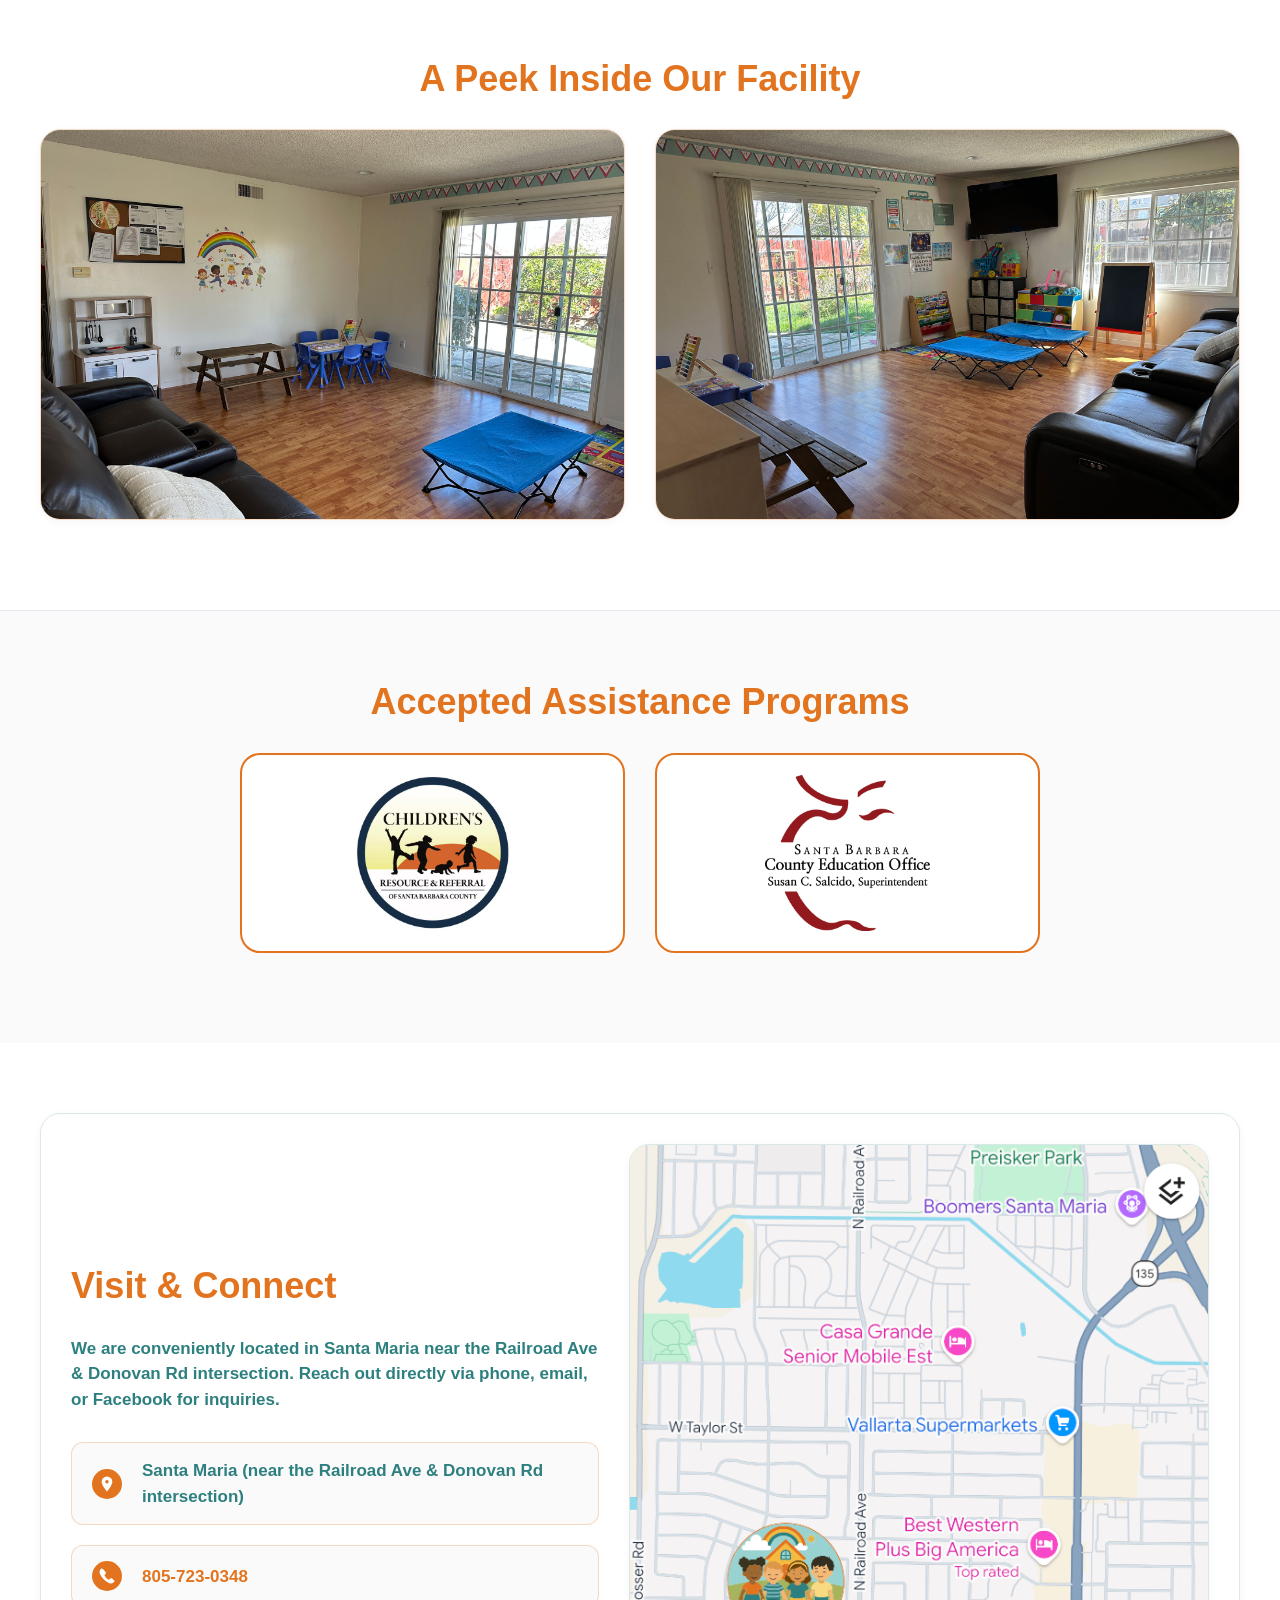
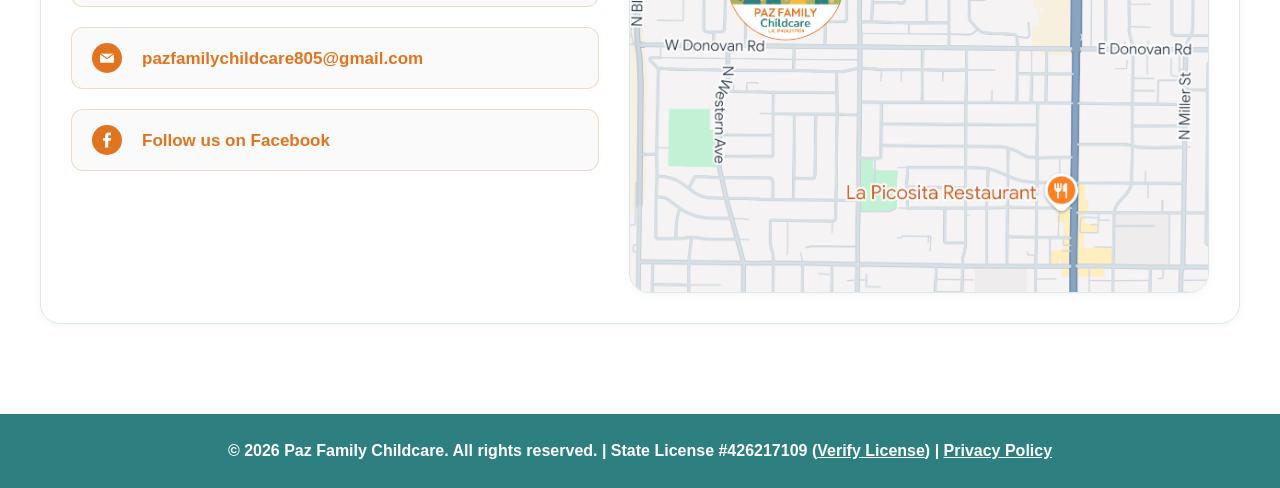
==== commit ccc8780a: "Add google analytics" ====
--- a/index.html
+++ b/index.html
@@ -4,7 +4,7 @@
 <head>
     <meta charset="UTF-8">
     <meta name="viewport" content="width=device-width, initial-scale=1.0">
-    <title>Paz Family Chilcare Family | Licensed Childcare in Santa Maria, CA (Ages 2–13)</title>
+    <title>Paz Family Childcare | Licensed Childcare in Santa Maria, CA (Ages 2–13)</title>
     <link rel="icon" type="image/svg+xml" href="assets/images/childcare-logo.svg">
     <meta name="description"
         content="Licensed bilingual childcare in Santa Maria, CA near Railroad Ave & Donovan Rd. Ages 2–13. Meals included. Subsidies & private pay accepted. Enrolling now!">
@@ -15,10 +15,23 @@
         content="Now enrolling ages 2–13 in Santa Maria, CA. Licensed bilingual care (English/Spanish), meals included, and private pay or government subsidies accepted.">
     <meta property="og:description"
         content="Now enrolling ages 2-13. Licensed provider, bilingual (English/Spanish), meals included, and private and government programs accepted.">
-    <link rel="canonical" href="https://pazfamilychildcare.com.com/index.html" />
-    <link rel="alternate" hreflang="en" href="https://pazfamilychildcare.com.com/index.html" />
-    <link rel="alternate" hreflang="es" href="https://pazfamilychildcare.com.com/index-es.html" />
-    <link rel="alternate" hreflang="x-default" href="https://pazfamilychildcare.com.com/index.html" />
+    <meta property="og:image" content="https://pazfamilychildcare.com/assets/images/social-media-logo.png">
+    <meta property="og:image:width" content="1200">
+    <meta property="og:image:height" content="630">
+    <meta name="twitter:card" content="summary_large_image">
+    <script async src="https://www.googletagmanager.com/gtag/js?id=G-CFC94E39JD"></script>
+    <script>
+    window.dataLayer = window.dataLayer || [];
+    function gtag(){dataLayer.push(arguments);}
+    gtag('js', new Date());
+
+    gtag('config', 'G-CFC94E39JD');
+    </script>
+    <meta name="twitter:image" content="https://pazfamilychildcare.com/assets/images/social-media-logo.png">
+    <link rel="canonical" href="https://pazfamilychildcare.com/index.html" />
+    <link rel="alternate" hreflang="en" href="https://pazfamilychildcare.com/index.html" />
+    <link rel="alternate" hreflang="es" href="https://pazfamilychildcare.com/index-es.html" />
+    <link rel="alternate" hreflang="x-default" href="https://pazfamilychildcare.com/index.html" />
     <link rel="preconnect" href="https://fonts.googleapis.com">
     <link rel="preconnect" href="https://fonts.gstatic.com" crossorigin>
     <link
@@ -112,10 +125,12 @@
                         <div class="icon-wrapper" aria-hidden="true"><img src="assets/icons/checkmark-icon.svg"
                                 loading="lazy"></div>
                         <h3>Licensed & Certified Safety</h3>
-                        <p>Fully licensed (Lic #426217109) with <strong>Pediatric First Aid, CPR & AED certification</strong>. Our home
+                        <p>Fully licensed (Lic #426217109) with <strong>Pediatric First Aid, CPR & AED
+                                certification</strong>. Our home
                             is
-                            fully child-proofed. <a href="https://www.ccld.dss.ca.gov/carefacilitysearch/FacDetail/426217109" target="_blank"
-                                rel="noopener noreferrer"
+                            fully child-proofed. <a
+                                href="https://www.ccld.dss.ca.gov/carefacilitysearch/FacDetail/426217109"
+                                target="_blank" rel="noopener noreferrer"
                                 aria-label="Verify our California license on the CCLD website (opens in new tab)">Verify
                                 license</a>.</p>
                     </div>
@@ -183,8 +198,9 @@
                         <img src="assets/images/childrens-resournce-santa-barbara-county-logo.jpg"
                             alt="Children's Resource Network Logo" loading="lazy">
                     </a>
-                    <a href="https://www.sbceo.org/programs/ece/alternative-payment-program" target="_blank" rel="noopener noreferrer"
-                        class="program-logo" aria-label="Visit SBCEO website (opens in a new tab)">
+                    <a href="https://www.sbceo.org/programs/ece/alternative-payment-program" target="_blank"
+                        rel="noopener noreferrer" class="program-logo"
+                        aria-label="Visit SBCEO website (opens in a new tab)">
                         <img src="assets/images/sbceo-logo.png" alt="Santa Barbara County Education Office Logo"
                             loading="lazy">
                     </a>
@@ -216,8 +232,9 @@
                             <div class="contact-item">
                                 <span aria-hidden="true"><img src="assets/icons/facebook-icon.svg"
                                         loading="lazy"></span>
-                                <a href="https://www.facebook.com/pazfamilychildcare1" target="_blank" rel="noopener noreferrer"
-                                    class="contact-link" aria-label="Visit our Facebook page (opens in new tab)">Follow
+                                <a href="https://www.facebook.com/pazfamilychildcare1" target="_blank"
+                                    rel="noopener noreferrer" class="contact-link"
+                                    aria-label="Visit our Facebook page (opens in new tab)">Follow
                                     us on Facebook</a>
                             </div>
                         </div>
@@ -232,8 +249,10 @@
     <footer>
         <div class="container">
             <p>&copy; <span id="current-year">2026</span> Paz Family Childcare. All rights reserved. | State License
-                #426217109 (<a href="https://www.ccld.dss.ca.gov/carefacilitysearch/FacDetail/426217109" target="_blank" rel="noopener noreferrer"
-                    aria-label="Verify License on California DSS website (opens in new tab)">Verify License</a>)</p>
+                #426217109 (<a href="https://www.ccld.dss.ca.gov/carefacilitysearch/FacDetail/426217109" target="_blank"
+                    rel="noopener noreferrer"
+                    aria-label="Verify License on California DSS website (opens in new tab)">Verify License</a>) | <a
+                    href="privacy.html">Privacy Policy</a></p>
         </div>
     </footer>
 
--- a/assets/css/style.css
+++ b/assets/css/style.css
@@ -894,6 +894,20 @@
     line-height: 1.15;
 }
 
+.privacy-policy{
+    padding-bottom: var(--padding-large);
+}
+
+.privacy-policy h1{
+    color: var(--color-orange);
+    padding-top: var(--padding-medium);;
+    margin-bottom: var(--padding-small)
+}
+
+.privacy-policy h2{
+    margin: 40px 0px 20px 0px;
+}
+
 @media (max-width: 768px) {
     :root {
         --font-h1: 2.25rem;
@@ -950,6 +964,10 @@
 
     .section-title {
         margin-bottom: 20px;
+    }
+
+    .privacy-policy h2{
+        margin: 20px 0px 20px 0px;
     }
 
     .nav-links {
@@ -1015,6 +1033,18 @@
         height: 70px;
     }
 
+    main{
+        margin-top: 115px;
+    }
+    
+    header{
+        height: 115px;
+    }
+
+    header.header-scrolled{
+        height: 95px;
+    }
+
     header.header-scrolled .logo img {
         width: 50px;
         height: 50px;
